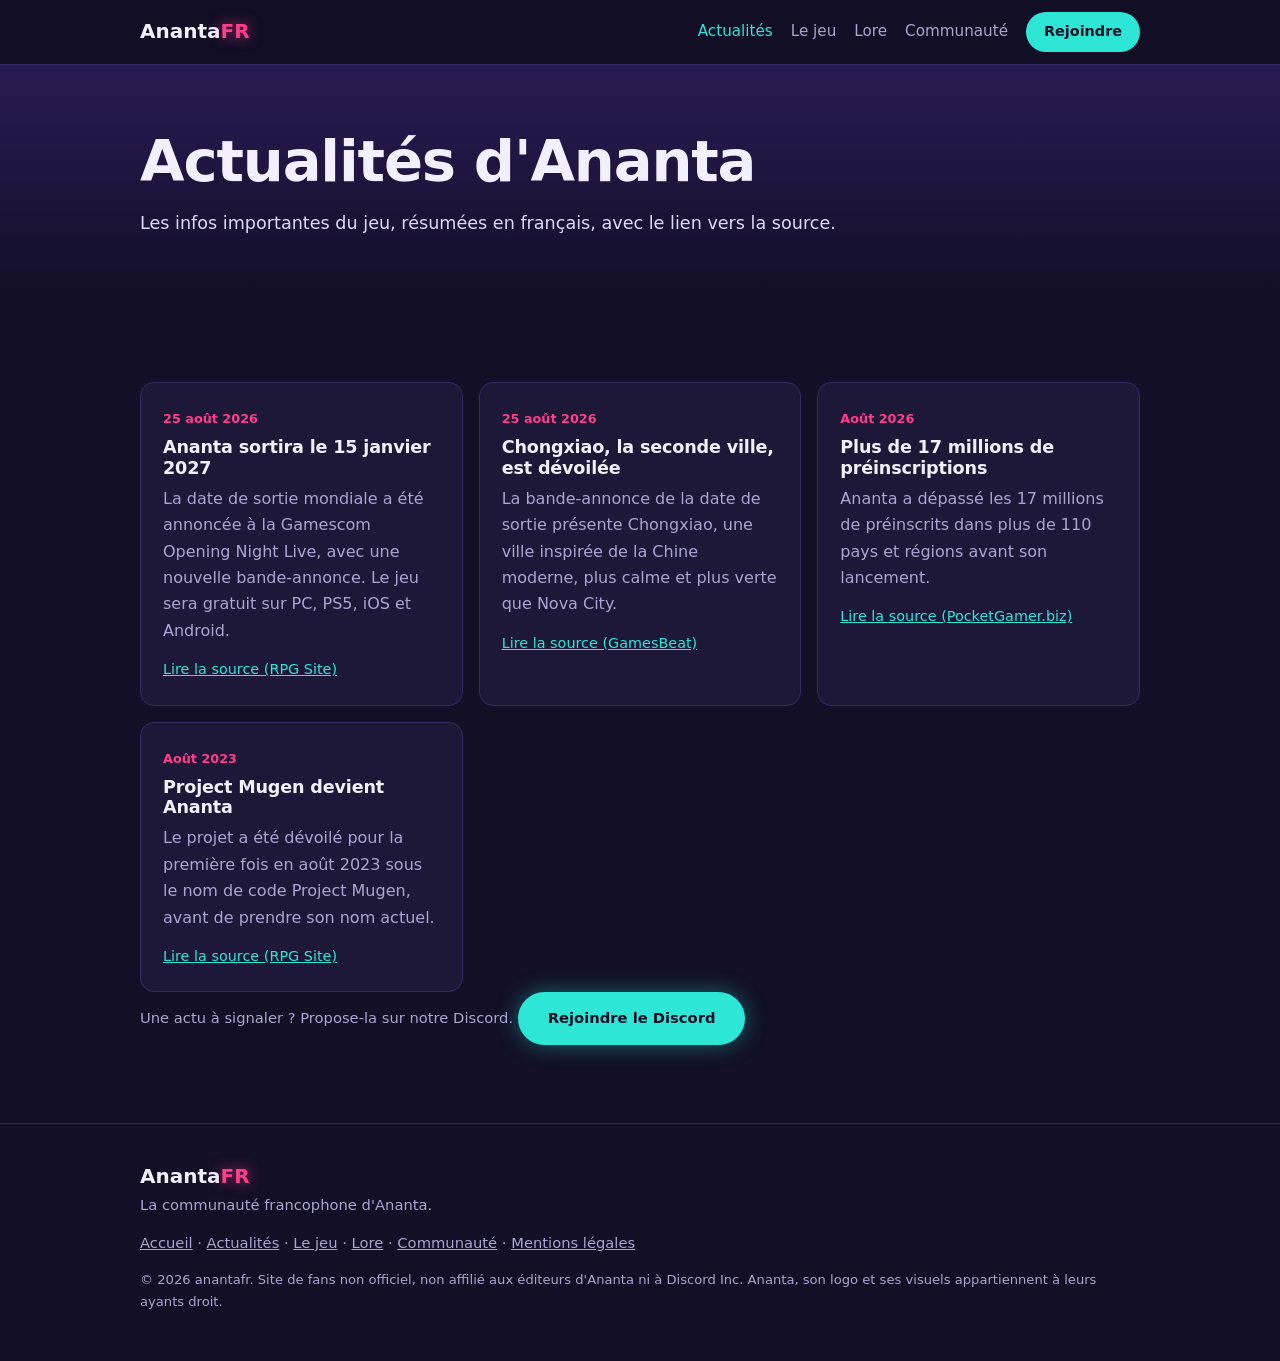
==== actualites.html @ a6b0f0ce "Add files via upload" ====
<!DOCTYPE html>
<html lang="fr">
<head>
<meta charset="utf-8">
<meta name="viewport" content="width=device-width, initial-scale=1">
<title>Actu Ananta : toutes les news du jeu | anantafr</title>
<meta name="description" content="Retrouve les dernières actualités d'Ananta : date de sortie, Chongxiao, préinscriptions et origines du projet, avec les sources.">
<link rel="canonical" href="https://anantafr.github.io/actualites.html">
<meta name="robots" content="index, follow">
<meta name="theme-color" content="#120f26">
<meta property="og:type" content="website">
<meta property="og:title" content="Actu Ananta : toutes les news du jeu | anantafr">
<meta property="og:description" content="Retrouve les dernières actualités d'Ananta : date de sortie, Chongxiao, préinscriptions et origines du projet, avec les sources.">
<meta property="og:url" content="https://anantafr.github.io/actualites.html">
<meta property="og:image" content="https://anantafr.github.io/assets/image-partage.jpg">
<meta property="og:locale" content="fr_FR">
<meta name="twitter:card" content="summary_large_image">
<link rel="icon" href="assets/image-partage.jpg" type="image/jpeg">
<link rel="stylesheet" href="style.css">
</head>
<body>
<a class="evitement" href="#contenu">Aller au contenu</a>
<header class="entete">
 <div class="conteneur entete-ligne">
  <a class="logo" href="index.html">Ananta<span>FR</span></a>
  <button class="burger" aria-label="Ouvrir le menu" aria-expanded="false" aria-controls="menu">Menu</button>
  <nav id="menu" aria-label="Navigation principale"><a href="actualites.html" aria-current="page">Actualités</a><a href="le-jeu.html">Le jeu</a><a href="lore.html">Lore</a><a href="communaute.html">Communauté</a><a class="bouton bouton-petit" href="https://discord.gg/QbMDtARXmU" target="_blank" rel="noopener">Rejoindre</a></nav>
 </div>
</header>
<main id="contenu">
<section class="entete-page"><div class="conteneur"><h1>Actualités d'Ananta</h1><p class="intro">Les infos importantes du jeu, résumées en français, avec le lien vers la source.</p></div></section>
<section class="bande"><div class="conteneur"><div class="grille"><article class="carte actu"><time datetime="2026-08-25">25 août 2026</time><h3>Ananta sortira le 15 janvier 2027</h3><p>La date de sortie mondiale a été annoncée à la Gamescom Opening Night Live, avec une nouvelle bande-annonce. Le jeu sera gratuit sur PC, PS5, iOS et Android.</p><a href="https://www.rpgsite.net/news/21186-ananta-launches-on-january-15-2027-for-ps5-pc-mobile" target="_blank" rel="noopener">Lire la source (RPG Site)</a></article><article class="carte actu"><time datetime="2026-08-25">25 août 2026</time><h3>Chongxiao, la seconde ville, est dévoilée</h3><p>La bande-annonce de la date de sortie présente Chongxiao, une ville inspirée de la Chine moderne, plus calme et plus verte que Nova City.</p><a href="https://gamesbeat.com/ananta-launches-in-2027-with-china-inspired-open-world-modern-city-chongxiao/" target="_blank" rel="noopener">Lire la source (GamesBeat)</a></article><article class="carte actu"><time datetime="2026-08">Août 2026</time><h3>Plus de 17 millions de préinscriptions</h3><p>Ananta a dépassé les 17 millions de préinscrits dans plus de 110 pays et régions avant son lancement.</p><a href="https://www.pocketgamer.biz/ananta-sets-january-2027-launch-date-as-pre-registration-passes-17m/" target="_blank" rel="noopener">Lire la source (PocketGamer.biz)</a></article><article class="carte actu"><time datetime="2023-08">Août 2023</time><h3>Project Mugen devient Ananta</h3><p>Le projet a été dévoilé pour la première fois en août 2023 sous le nom de code Project Mugen, avant de prendre son nom actuel.</p><a href="https://www.rpgsite.net/news/21186-ananta-launches-on-january-15-2027-for-ps5-pc-mobile" target="_blank" rel="noopener">Lire la source (RPG Site)</a></article></div>
<!-- Pour ajouter une actu : copie une carte <article class="carte actu"> ci-dessus et change la date, le titre, le texte et le lien. -->
<p class="note">Une actu à signaler ? Propose-la sur notre Discord. <a class="bouton " href="https://discord.gg/QbMDtARXmU" target="_blank" rel="noopener" target="_blank" rel="noopener">Rejoindre le Discord</a></p></div></section>
</main>
<footer class="pied">
 <div class="conteneur pied-grille">
  <div><strong class="logo">Ananta<span>FR</span></strong><p>La communauté francophone d'Ananta.</p></div>
  <div><a href="index.html">Accueil</a> · <a href="actualites.html">Actualités</a> · <a href="le-jeu.html">Le jeu</a> · <a href="lore.html">Lore</a> · <a href="communaute.html">Communauté</a> · <a href="mentions-legales.html">Mentions légales</a></div>
  <p class="petit">© 2026 anantafr. Site de fans non officiel, non affilié aux éditeurs d'Ananta ni à Discord Inc. Ananta, son logo et ses visuels appartiennent à leurs ayants droit.</p>
 </div>
</footer>
<script src="script.js" defer></script>
</body>
</html>
---- style.css ----
:root{--nuit:#120f26;--surface:#1d1838;--surface2:#271f4a;--texte:#f2f0ff;--discret:#a9a5d0;--cyan:#2ee6d6;--rose:#ff3d8b;--trait:#352c63}
*{box-sizing:border-box}html{scroll-behavior:smooth}
body{margin:0;background:var(--nuit);color:var(--texte);font-family:"Segoe UI",system-ui,-apple-system,Helvetica,Arial,sans-serif;line-height:1.65}
.conteneur{max-width:1040px;margin:0 auto;padding:0 20px}
a{color:var(--cyan)}a:focus-visible,summary:focus-visible,button:focus-visible{outline:3px solid var(--cyan);outline-offset:3px}
img,video{max-width:100%;height:auto}
.evitement{position:absolute;left:-999px;top:8px;background:var(--cyan);color:var(--nuit);padding:8px 14px;border-radius:6px;z-index:20}.evitement:focus{left:8px}
h1,h2,h3{line-height:1.15;letter-spacing:-.01em;margin:0 0 14px}
h1{font-size:clamp(2.1rem,6vw,3.6rem);letter-spacing:-.02em}h2{font-size:clamp(1.5rem,4vw,2.1rem)}h3{font-size:1.1rem;color:var(--cyan)}
h1 em{font-style:normal;color:var(--rose);text-shadow:0 0 22px rgba(255,61,139,.7)}
p{max-width:68ch;margin:0 0 14px}.intro{color:#ddd9ff;font-size:1.1rem}.note{color:var(--discret);font-size:.92rem}
/* En-tête */
.entete{position:sticky;top:0;z-index:10;background:rgba(18,15,38,.92);backdrop-filter:blur(8px);border-bottom:1px solid var(--trait)}
.entete-ligne{display:flex;justify-content:space-between;align-items:center;gap:12px;padding-top:12px;padding-bottom:12px}
.logo{font-weight:800;font-size:1.25rem;text-decoration:none;color:var(--texte)}.logo span{color:var(--rose);text-shadow:0 0 14px rgba(255,61,139,.7)}
nav{display:flex;align-items:center;gap:18px}nav a{text-decoration:none;color:var(--discret);font-size:.95rem}nav a:hover,nav a[aria-current]{color:var(--cyan)}
.burger{display:none;background:var(--surface);color:var(--texte);border:1px solid var(--trait);border-radius:8px;padding:8px 14px;font:inherit;cursor:pointer}
/* Boutons */
.bouton{display:inline-block;background:var(--cyan);color:var(--nuit)!important;font-weight:800;text-decoration:none;padding:14px 30px;border-radius:999px;box-shadow:0 0 22px rgba(46,230,214,.4);transition:box-shadow .15s,transform .15s}
.bouton:hover{box-shadow:0 0 34px rgba(46,230,214,.75);transform:translateY(-1px)}
.bouton-petit{padding:8px 18px;font-size:.9rem;box-shadow:none}
.bouton-contour{background:transparent;color:var(--texte)!important;border:2px solid var(--cyan);box-shadow:none}
.boutons{display:flex;gap:12px;flex-wrap:wrap}
/* Hero */
.hero{min-height:620px;display:flex;align-items:center;padding:90px 0;background:linear-gradient(90deg,rgba(18,15,38,.94) 0%,rgba(18,15,38,.72) 50%,rgba(18,15,38,.2) 100%),url("assets/hero.jpg") center 30%/cover no-repeat,var(--nuit)}
.hero-texte{width:100%}.hero h1{max-width:16ch}.surtitre{color:var(--cyan);font-weight:700;letter-spacing:.08em;text-transform:uppercase;font-size:.8rem;margin-bottom:12px}
.accroche{font-size:1.15rem;color:#ddd9ff;max-width:52ch;margin-bottom:26px}
.decompte{margin-top:34px;display:inline-block;background:rgba(29,24,56,.82);border:1px solid var(--trait);border-radius:16px;padding:16px 22px;backdrop-filter:blur(6px)}
.decompte-titre{margin:0 0 10px;font-size:.85rem;color:var(--discret)}
.decompte-cases{display:flex;gap:18px}.decompte-cases div{text-align:center;min-width:54px}
.decompte-cases b{display:block;font-size:2rem;line-height:1;color:var(--cyan);text-shadow:0 0 16px rgba(46,230,214,.5)}.decompte-cases span{font-size:.75rem;color:var(--discret)}
/* Chiffres */
.chiffres{background:var(--surface);border-block:1px solid var(--trait)}
.chiffres-grille{display:grid;grid-template-columns:repeat(auto-fit,minmax(150px,1fr));gap:12px;padding-top:22px;padding-bottom:22px;text-align:center}
.chiffres b{display:block;font-size:1.4rem;color:var(--rose)}.chiffres span{font-size:.85rem;color:var(--discret)}
/* Sections */
.bande{padding:64px 0}.bande-claire{background:var(--surface)}
.tete{display:flex;justify-content:space-between;align-items:baseline;gap:12px}
.grille{display:grid;grid-template-columns:repeat(auto-fit,minmax(240px,1fr));gap:16px;margin-top:22px}
.carte{background:var(--surface);border:1px solid var(--trait);border-radius:14px;padding:22px}
.bande-claire .carte{background:var(--nuit)}.carte p{margin:0;color:var(--discret)}
.actu time{font-size:.8rem;color:var(--rose);font-weight:700}.actu h3{margin:6px 0 8px;color:var(--texte)}.actu p{margin-bottom:12px}.actu a{font-size:.9rem}
/* Bento */
.bento{display:grid;grid-template-columns:repeat(4,1fr);gap:16px;margin-top:24px}
.tuile{display:block;text-decoration:none;color:var(--texte);background:linear-gradient(145deg,var(--surface2),var(--nuit));border:1px solid var(--trait);border-radius:16px;padding:24px;min-height:150px;transition:transform .15s,border-color .15s}
.tuile:hover{transform:translateY(-3px);border-color:var(--cyan)}
.tuile span{font-size:.75rem;text-transform:uppercase;letter-spacing:.08em;color:var(--cyan)}.tuile h3{color:var(--texte);margin:6px 0}.tuile p{margin:0;color:var(--discret);font-size:.95rem}
.t-grande{grid-column:span 2;min-height:210px}.t-rose{background:linear-gradient(145deg,#4a1f63,var(--nuit))}.t-rose span{color:var(--rose)}
/* Vidéo, fiche */
.video{margin:22px 0 0}.video video{width:100%;border-radius:16px;border:1px solid var(--trait);background:#000}.video figcaption{font-size:.85rem;color:var(--discret);margin-top:8px}
.fiche{display:grid;grid-template-columns:repeat(auto-fit,minmax(200px,1fr));gap:12px;margin-top:18px}
.fiche div{background:var(--surface);border:1px solid var(--trait);border-radius:12px;padding:14px 18px}.fiche span{display:block;font-size:.78rem;color:var(--discret)}
/* Pages internes */
.entete-page{padding:64px 0 44px;background:linear-gradient(180deg,#2a1a55,var(--nuit))}.entete-page h1{max-width:20ch}
.logo-jeu{display:block;margin-bottom:18px;filter:drop-shadow(0 0 16px rgba(255,255,255,.25))}
.regles{max-width:68ch;padding-left:22px}.regles li{margin-bottom:12px}
details{border-bottom:1px solid var(--trait);padding:16px 0;max-width:760px}
summary{cursor:pointer;font-weight:700;list-style:none;position:relative;padding-right:28px}summary::-webkit-details-marker{display:none}
summary::after{content:"+";position:absolute;right:0;color:var(--cyan);font-size:1.3rem;line-height:1}details[open] summary::after{content:"\2212"}
details p{margin:12px 0 0;color:var(--discret)}
.final{text-align:center;padding:72px 0;background:linear-gradient(180deg,var(--nuit),#2a1a55)}.final p{margin-inline:auto;color:#ddd9ff}
.legal h2{font-size:1.25rem;margin-top:34px;color:var(--cyan)}.legal ul{padding-left:22px}
.a-remplir{background:var(--surface2);border:1px dashed var(--rose);border-radius:8px;padding:2px 8px}
.pied{padding:36px 0 48px;border-top:1px solid var(--trait);color:var(--discret);font-size:.92rem}.pied-grille{display:grid;gap:14px}.pied p{margin:0;max-width:none}.pied a{color:var(--discret)}.petit{font-size:.82rem}
/* Mobile */
@media (max-width:800px){
 .burger{display:block}nav{display:none;position:absolute;left:0;right:0;top:100%;flex-direction:column;align-items:flex-start;background:var(--nuit);border-bottom:1px solid var(--trait);padding:16px 20px;gap:14px}nav.ouvert{display:flex}
 .bento{grid-template-columns:1fr 1fr}.t-grande{grid-column:span 2}
 .hero{min-height:0;padding:60px 0;background:linear-gradient(180deg,rgba(18,15,38,.78),rgba(18,15,38,.92)),url("assets/hero.jpg") center/cover no-repeat,var(--nuit)}
 .decompte-cases{gap:12px}
}
@media (max-width:480px){.bento{grid-template-columns:1fr}.t-grande{grid-column:auto}}
@media (prefers-reduced-motion:reduce){html{scroll-behavior:auto}.bouton,.tuile{transition:none}}
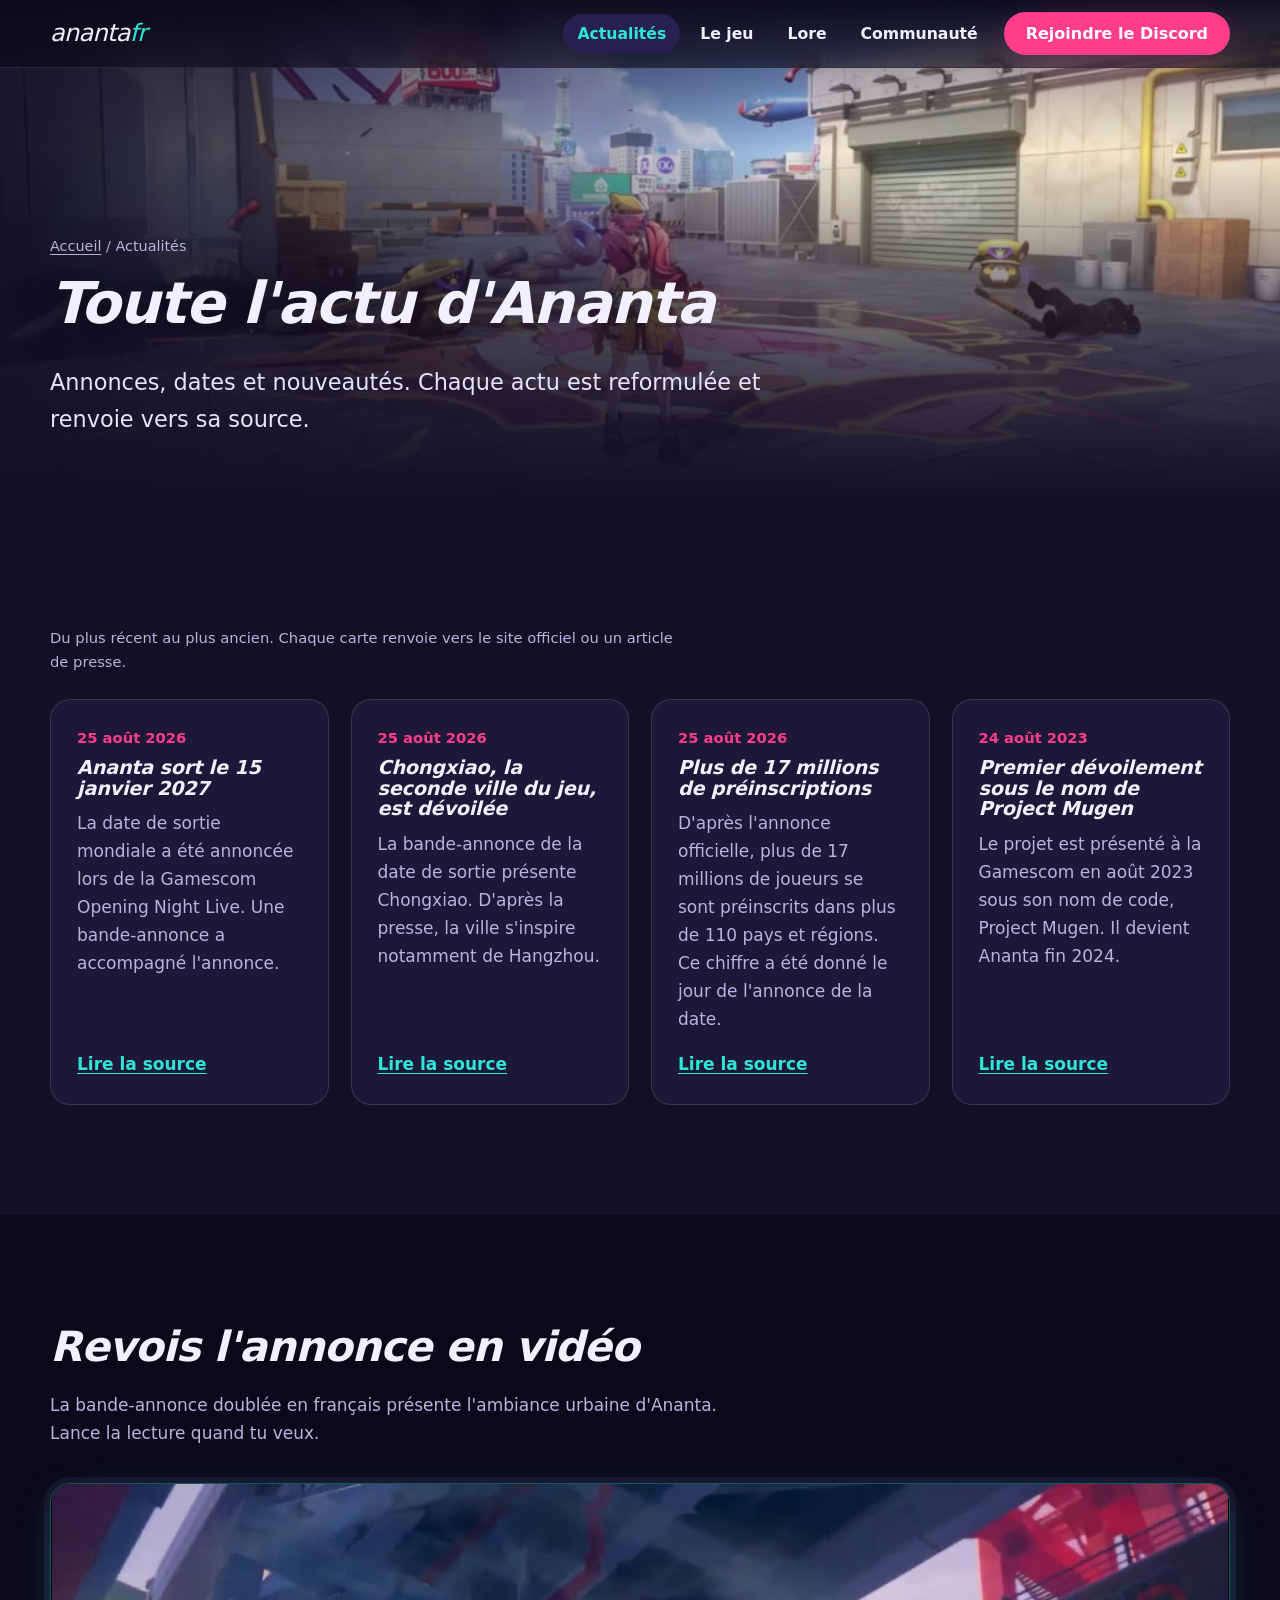
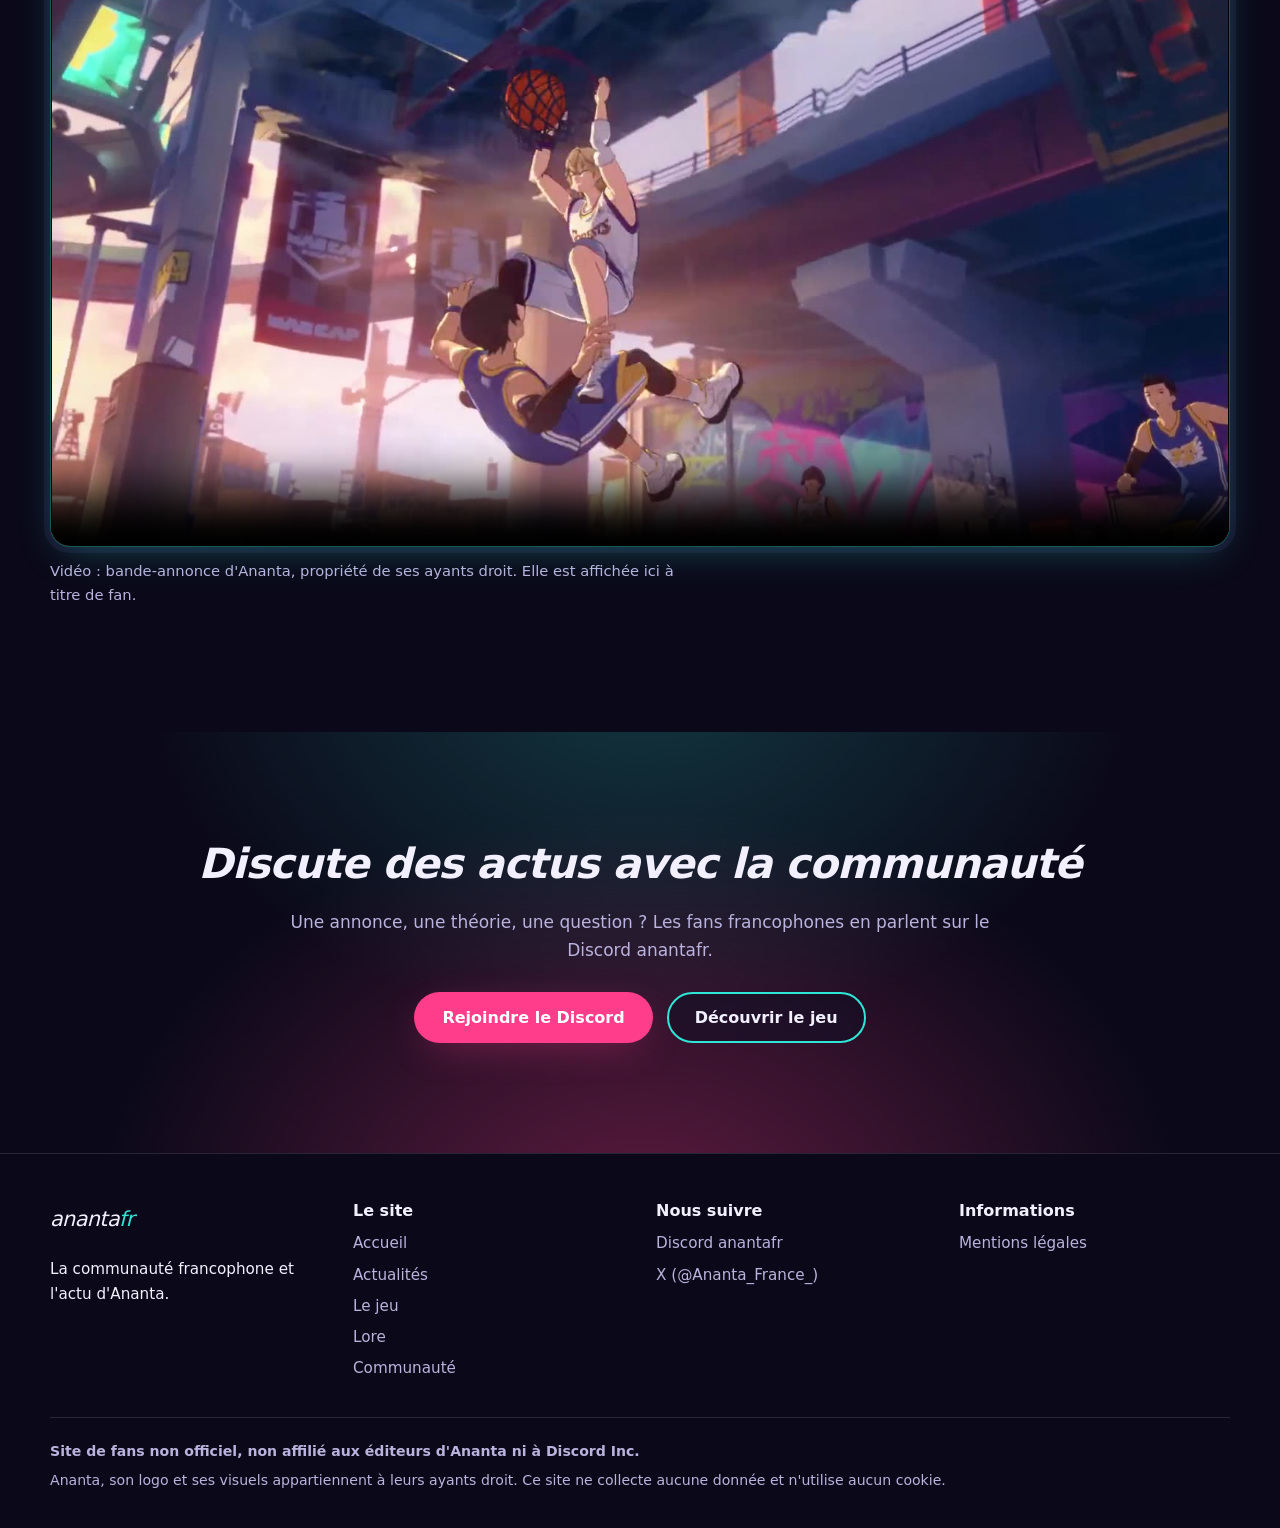
==== commit c244e27c: "Add files via upload" ====
--- a/actualites.html
+++ b/actualites.html
@@ -1,45 +1,161 @@
 <!DOCTYPE html>
-<html lang="fr">
+<html lang="fr" class="no-js">
 <head>
 <meta charset="utf-8">
 <meta name="viewport" content="width=device-width, initial-scale=1">
-<title>Actu Ananta : toutes les news du jeu | anantafr</title>
-<meta name="description" content="Retrouve les dernières actualités d'Ananta : date de sortie, Chongxiao, préinscriptions et origines du projet, avec les sources.">
-<link rel="canonical" href="https://anantafr.github.io/actualites.html">
-<meta name="robots" content="index, follow">
+<title>Actu Ananta : date de sortie, villes et annonces | anantafr</title>
+<meta name="description" content="Toute l&#x27;actu d&#x27;Ananta en français : date de sortie du 15 janvier 2027, Chongxiao, 17 millions de préinscriptions et origines du projet Project Mugen.">
 <meta name="theme-color" content="#120f26">
+<link rel="canonical" href="https://anantafr.fr/actualites.html">
+<link rel="icon" href="assets/img/favicon.svg" type="image/svg+xml">
 <meta property="og:type" content="website">
-<meta property="og:title" content="Actu Ananta : toutes les news du jeu | anantafr">
-<meta property="og:description" content="Retrouve les dernières actualités d'Ananta : date de sortie, Chongxiao, préinscriptions et origines du projet, avec les sources.">
-<meta property="og:url" content="https://anantafr.github.io/actualites.html">
-<meta property="og:image" content="https://anantafr.github.io/assets/image-partage.jpg">
 <meta property="og:locale" content="fr_FR">
+<meta property="og:site_name" content="anantafr">
+<meta property="og:title" content="Actu Ananta : date de sortie, villes et annonces | anantafr">
+<meta property="og:description" content="Toute l&#x27;actu d&#x27;Ananta en français : date de sortie du 15 janvier 2027, Chongxiao, 17 millions de préinscriptions et origines du projet Project Mugen.">
+<meta property="og:url" content="https://anantafr.fr/actualites.html">
+<meta property="og:image" content="https://anantafr.fr/assets/img/image-partage.jpg">
+<meta property="og:image:alt" content="Visuel de la communauté Discord francophone anantafr, avec le drapeau français">
 <meta name="twitter:card" content="summary_large_image">
-<link rel="icon" href="assets/image-partage.jpg" type="image/jpeg">
+<meta name="twitter:site" content="@Ananta_France_">
+<meta name="twitter:title" content="Actu Ananta : date de sortie, villes et annonces | anantafr">
+<meta name="twitter:description" content="Toute l&#x27;actu d&#x27;Ananta en français : date de sortie du 15 janvier 2027, Chongxiao, 17 millions de préinscriptions et origines du projet Project Mugen.">
+<meta name="twitter:image" content="https://anantafr.fr/assets/img/image-partage.jpg">
 <link rel="stylesheet" href="style.css">
+<script src="script.js" defer></script>
+<script type="application/ld+json">
+{
+  "@context": "https://schema.org",
+  "@type": "WebSite",
+  "name": "anantafr",
+  "alternateName": "AnantaFR",
+  "url": "https://anantafr.fr/",
+  "inLanguage": "fr-FR",
+  "sameAs": [
+    "https://x.com/Ananta_France_"
+  ],
+  "description": "Communauté Discord francophone et site de fans non officiel dédié au jeu Ananta."
+}
+</script>
 </head>
 <body>
-<a class="evitement" href="#contenu">Aller au contenu</a>
+<a class="lien-evitement" href="#contenu">Aller au contenu</a>
 <header class="entete">
- <div class="conteneur entete-ligne">
-  <a class="logo" href="index.html">Ananta<span>FR</span></a>
-  <button class="burger" aria-label="Ouvrir le menu" aria-expanded="false" aria-controls="menu">Menu</button>
-  <nav id="menu" aria-label="Navigation principale"><a href="actualites.html" aria-current="page">Actualités</a><a href="le-jeu.html">Le jeu</a><a href="lore.html">Lore</a><a href="communaute.html">Communauté</a><a class="bouton bouton-petit" href="https://discord.gg/QbMDtARXmU" target="_blank" rel="noopener">Rejoindre</a></nav>
- </div>
+  <div class="conteneur">
+    <a class="logo" href="index.html" aria-label="anantafr, accueil">ananta<span>fr</span></a>
+    <button class="burger" type="button" aria-expanded="false" aria-controls="menu" aria-label="Ouvrir le menu"><span></span></button>
+    <nav aria-label="Navigation principale">
+      <ul class="menu" id="menu">
+        <li><a href="actualites.html" aria-current="page">Actualités</a></li><li><a href="le-jeu.html">Le jeu</a></li><li><a href="lore.html">Lore</a></li><li><a href="communaute.html">Communauté</a></li>
+        <li><a class="btn btn-primaire" href="https://discord.gg/QbMDtARXmU" target="_blank" rel="noopener">Rejoindre le Discord</a></li>
+      </ul>
+    </nav>
+  </div>
 </header>
 <main id="contenu">
-<section class="entete-page"><div class="conteneur"><h1>Actualités d'Ananta</h1><p class="intro">Les infos importantes du jeu, résumées en français, avec le lien vers la source.</p></div></section>
-<section class="bande"><div class="conteneur"><div class="grille"><article class="carte actu"><time datetime="2026-08-25">25 août 2026</time><h3>Ananta sortira le 15 janvier 2027</h3><p>La date de sortie mondiale a été annoncée à la Gamescom Opening Night Live, avec une nouvelle bande-annonce. Le jeu sera gratuit sur PC, PS5, iOS et Android.</p><a href="https://www.rpgsite.net/news/21186-ananta-launches-on-january-15-2027-for-ps5-pc-mobile" target="_blank" rel="noopener">Lire la source (RPG Site)</a></article><article class="carte actu"><time datetime="2026-08-25">25 août 2026</time><h3>Chongxiao, la seconde ville, est dévoilée</h3><p>La bande-annonce de la date de sortie présente Chongxiao, une ville inspirée de la Chine moderne, plus calme et plus verte que Nova City.</p><a href="https://gamesbeat.com/ananta-launches-in-2027-with-china-inspired-open-world-modern-city-chongxiao/" target="_blank" rel="noopener">Lire la source (GamesBeat)</a></article><article class="carte actu"><time datetime="2026-08">Août 2026</time><h3>Plus de 17 millions de préinscriptions</h3><p>Ananta a dépassé les 17 millions de préinscrits dans plus de 110 pays et régions avant son lancement.</p><a href="https://www.pocketgamer.biz/ananta-sets-january-2027-launch-date-as-pre-registration-passes-17m/" target="_blank" rel="noopener">Lire la source (PocketGamer.biz)</a></article><article class="carte actu"><time datetime="2023-08">Août 2023</time><h3>Project Mugen devient Ananta</h3><p>Le projet a été dévoilé pour la première fois en août 2023 sous le nom de code Project Mugen, avant de prendre son nom actuel.</p><a href="https://www.rpgsite.net/news/21186-ananta-launches-on-january-15-2027-for-ps5-pc-mobile" target="_blank" rel="noopener">Lire la source (RPG Site)</a></article></div>
-<!-- Pour ajouter une actu : copie une carte <article class="carte actu"> ci-dessus et change la date, le titre, le texte et le lien. -->
-<p class="note">Une actu à signaler ? Propose-la sur notre Discord. <a class="bouton " href="https://discord.gg/QbMDtARXmU" target="_blank" rel="noopener" target="_blank" rel="noopener">Rejoindre le Discord</a></p></div></section>
+<section class="hero hero-petit">
+  <div class="hero-media"><img src="assets/img/scene-neon.jpg" alt="Capture de la bande-annonce d&#x27;Ananta : une scène nocturne aux lumières néon" fetchpriority="high"></div>
+  <div class="conteneur hero-contenu">
+    <p class="fil-ariane"><a href="index.html">Accueil</a> / Actualités</p>
+    <h1>Toute l'actu d'Ananta</h1>
+    <p class="accroche">Annonces, dates et nouveautés. Chaque actu est reformulée et renvoie vers sa source.</p>
+  </div>
+</section>
+
+<section class="section">
+  <div class="conteneur">
+    <p class="legende" style="margin-bottom:24px">Du plus récent au plus ancien. Chaque carte renvoie vers le site officiel ou un article de presse.</p>
+    <!-- PERSONNALISER : pour ajouter une actu, copie une balise <article class="carte"> complète, colle-la EN PREMIER dans la liste, puis modifie la date, le titre, le résumé et le lien. -->
+    <div class="grille-3">
+      <article class="carte">
+        <time datetime="2026-08-25">25 août 2026</time>
+        <h3>Ananta sort le 15 janvier 2027</h3>
+        <p>La date de sortie mondiale a été annoncée lors de la Gamescom Opening Night Live. Une bande-annonce a accompagné l'annonce.</p>
+        <a class="lien-source" href="https://www.anantagame.com/" target="_blank" rel="noopener" aria-label="Lire la source : Ananta sort le 15 janvier 2027">Lire la source</a>
+      </article>
+      <article class="carte">
+        <time datetime="2026-08-25">25 août 2026</time>
+        <h3>Chongxiao, la seconde ville du jeu, est dévoilée</h3>
+        <p>La bande-annonce de la date de sortie présente Chongxiao. D'après la presse, la ville s'inspire notamment de Hangzhou.</p>
+        <a class="lien-source" href="https://gameinformer.com/gamescom-2026/2026/08/25/urban-open-world-action-game-ananta-has-a-new-trailer-and-release-date" target="_blank" rel="noopener" aria-label="Lire la source : Chongxiao, la seconde ville du jeu, est dévoilée">Lire la source</a>
+      </article>
+      <article class="carte">
+        <time datetime="2026-08-25">25 août 2026</time>
+        <h3>Plus de 17 millions de préinscriptions</h3>
+        <p>D'après l'annonce officielle, plus de 17 millions de joueurs se sont préinscrits dans plus de 110 pays et régions. Ce chiffre a été donné le jour de l'annonce de la date.</p>
+        <a class="lien-source" href="https://gamesbeat.com/ananta-launches-in-2027-with-china-inspired-open-world-modern-city-chongxiao/" target="_blank" rel="noopener" aria-label="Lire la source : Plus de 17 millions de préinscriptions">Lire la source</a>
+      </article>
+      <article class="carte">
+        <time datetime="2023-08-24">24 août 2023</time>
+        <h3>Premier dévoilement sous le nom de Project Mugen</h3>
+        <p>Le projet est présenté à la Gamescom en août 2023 sous son nom de code, Project Mugen. Il devient Ananta fin 2024.</p>
+        <a class="lien-source" href="https://en.wikipedia.org/wiki/Ananta_(video_game)" target="_blank" rel="noopener" aria-label="Lire la source : Premier dévoilement sous le nom de Project Mugen">Lire la source</a>
+      </article>
+    </div>
+  </div>
+</section>
+<section class="section fond-profond" id="bande-annonce">
+  <div class="conteneur">
+    <div class="section-titre">
+      <h2>Revois l'annonce en vidéo</h2>
+      <p>La bande-annonce doublée en français présente l'ambiance urbaine d'Ananta. Lance la lecture quand tu veux.</p>
+    </div>
+    <div class="cadre-video">
+      <video controls preload="none" playsinline poster="assets/video/poster.jpg" title="Bande-annonce d'Ananta doublée en français">
+        <source src="assets/video/bande-annonce-fr.mp4" type="video/mp4">
+        <p>Ton navigateur ne lit pas cette vidéo. <a href="assets/video/bande-annonce-fr.mp4">Télécharge la bande-annonce</a>.</p>
+      </video>
+    </div>
+    <p class="legende">Vidéo : bande-annonce d'Ananta, propriété de ses ayants droit. Elle est affichée ici à titre de fan.</p>
+  </div>
+</section>
+
+<section class="section cta-final">
+  <div class="conteneur">
+    <h2>Discute des actus avec la communauté</h2>
+    <p>Une annonce, une théorie, une question ? Les fans francophones en parlent sur le Discord anantafr.</p>
+    <div class="btn-groupe">
+      <a class="btn btn-primaire" href="https://discord.gg/QbMDtARXmU" target="_blank" rel="noopener">Rejoindre le Discord</a>
+      <a class="btn btn-secondaire" href="le-jeu.html">Découvrir le jeu</a>
+    </div>
+  </div>
+</section>
 </main>
 <footer class="pied">
- <div class="conteneur pied-grille">
-  <div><strong class="logo">Ananta<span>FR</span></strong><p>La communauté francophone d'Ananta.</p></div>
-  <div><a href="index.html">Accueil</a> · <a href="actualites.html">Actualités</a> · <a href="le-jeu.html">Le jeu</a> · <a href="lore.html">Lore</a> · <a href="communaute.html">Communauté</a> · <a href="mentions-legales.html">Mentions légales</a></div>
-  <p class="petit">© 2026 anantafr. Site de fans non officiel, non affilié aux éditeurs d'Ananta ni à Discord Inc. Ananta, son logo et ses visuels appartiennent à leurs ayants droit.</p>
- </div>
+  <div class="conteneur">
+    <div class="pied-grille">
+      <div>
+        <p class="logo" style="font-size:1.3rem">ananta<span>fr</span></p>
+        <p>La communauté francophone et l'actu d'Ananta.</p>
+      </div>
+      <nav aria-label="Pages du site">
+        <h2>Le site</h2>
+        <ul>
+          <li><a href="index.html">Accueil</a></li>
+          <li><a href="actualites.html">Actualités</a></li>
+          <li><a href="le-jeu.html">Le jeu</a></li>
+          <li><a href="lore.html">Lore</a></li>
+          <li><a href="communaute.html">Communauté</a></li>
+        </ul>
+      </nav>
+      <div>
+        <h2>Nous suivre</h2>
+        <ul>
+          <li><a href="https://discord.gg/QbMDtARXmU" target="_blank" rel="noopener">Discord anantafr</a></li>
+          <li><a href="https://x.com/Ananta_France_" target="_blank" rel="noopener me">X (@Ananta_France_)</a></li>
+          <!-- PERSONNALISER : pour ajouter un autre réseau, copie la ligne ci-dessus et change le lien. -->
+        </ul>
+      </div>
+      <div>
+        <h2>Informations</h2>
+        <ul><li><a href="mentions-legales.html">Mentions légales</a></li></ul>
+      </div>
+    </div>
+    <div class="mention">
+      <p><strong>Site de fans non officiel, non affilié aux éditeurs d'Ananta ni à Discord Inc.</strong></p>
+      <p>Ananta, son logo et ses visuels appartiennent à leurs ayants droit. Ce site ne collecte aucune donnée et n'utilise aucun cookie.</p>
+    </div>
+  </div>
 </footer>
-<script src="script.js" defer></script>
 </body>
 </html>
--- a/style.css
+++ b/style.css
@@ -1,73 +1,240 @@
-:root{--nuit:#120f26;--surface:#1d1838;--surface2:#271f4a;--texte:#f2f0ff;--discret:#a9a5d0;--cyan:#2ee6d6;--rose:#ff3d8b;--trait:#352c63}
-*{box-sizing:border-box}html{scroll-behavior:smooth}
-body{margin:0;background:var(--nuit);color:var(--texte);font-family:"Segoe UI",system-ui,-apple-system,Helvetica,Arial,sans-serif;line-height:1.65}
-.conteneur{max-width:1040px;margin:0 auto;padding:0 20px}
-a{color:var(--cyan)}a:focus-visible,summary:focus-visible,button:focus-visible{outline:3px solid var(--cyan);outline-offset:3px}
-img,video{max-width:100%;height:auto}
-.evitement{position:absolute;left:-999px;top:8px;background:var(--cyan);color:var(--nuit);padding:8px 14px;border-radius:6px;z-index:20}.evitement:focus{left:8px}
-h1,h2,h3{line-height:1.15;letter-spacing:-.01em;margin:0 0 14px}
-h1{font-size:clamp(2.1rem,6vw,3.6rem);letter-spacing:-.02em}h2{font-size:clamp(1.5rem,4vw,2.1rem)}h3{font-size:1.1rem;color:var(--cyan)}
-h1 em{font-style:normal;color:var(--rose);text-shadow:0 0 22px rgba(255,61,139,.7)}
-p{max-width:68ch;margin:0 0 14px}.intro{color:#ddd9ff;font-size:1.1rem}.note{color:var(--discret);font-size:.92rem}
-/* En-tête */
-.entete{position:sticky;top:0;z-index:10;background:rgba(18,15,38,.92);backdrop-filter:blur(8px);border-bottom:1px solid var(--trait)}
-.entete-ligne{display:flex;justify-content:space-between;align-items:center;gap:12px;padding-top:12px;padding-bottom:12px}
-.logo{font-weight:800;font-size:1.25rem;text-decoration:none;color:var(--texte)}.logo span{color:var(--rose);text-shadow:0 0 14px rgba(255,61,139,.7)}
-nav{display:flex;align-items:center;gap:18px}nav a{text-decoration:none;color:var(--discret);font-size:.95rem}nav a:hover,nav a[aria-current]{color:var(--cyan)}
-.burger{display:none;background:var(--surface);color:var(--texte);border:1px solid var(--trait);border-radius:8px;padding:8px 14px;font:inherit;cursor:pointer}
-/* Boutons */
-.bouton{display:inline-block;background:var(--cyan);color:var(--nuit)!important;font-weight:800;text-decoration:none;padding:14px 30px;border-radius:999px;box-shadow:0 0 22px rgba(46,230,214,.4);transition:box-shadow .15s,transform .15s}
-.bouton:hover{box-shadow:0 0 34px rgba(46,230,214,.75);transform:translateY(-1px)}
-.bouton-petit{padding:8px 18px;font-size:.9rem;box-shadow:none}
-.bouton-contour{background:transparent;color:var(--texte)!important;border:2px solid var(--cyan);box-shadow:none}
-.boutons{display:flex;gap:12px;flex-wrap:wrap}
-/* Hero */
-.hero{min-height:620px;display:flex;align-items:center;padding:90px 0;background:linear-gradient(90deg,rgba(18,15,38,.94) 0%,rgba(18,15,38,.72) 50%,rgba(18,15,38,.2) 100%),url("assets/hero.jpg") center 30%/cover no-repeat,var(--nuit)}
-.hero-texte{width:100%}.hero h1{max-width:16ch}.surtitre{color:var(--cyan);font-weight:700;letter-spacing:.08em;text-transform:uppercase;font-size:.8rem;margin-bottom:12px}
-.accroche{font-size:1.15rem;color:#ddd9ff;max-width:52ch;margin-bottom:26px}
-.decompte{margin-top:34px;display:inline-block;background:rgba(29,24,56,.82);border:1px solid var(--trait);border-radius:16px;padding:16px 22px;backdrop-filter:blur(6px)}
-.decompte-titre{margin:0 0 10px;font-size:.85rem;color:var(--discret)}
-.decompte-cases{display:flex;gap:18px}.decompte-cases div{text-align:center;min-width:54px}
-.decompte-cases b{display:block;font-size:2rem;line-height:1;color:var(--cyan);text-shadow:0 0 16px rgba(46,230,214,.5)}.decompte-cases span{font-size:.75rem;color:var(--discret)}
-/* Chiffres */
-.chiffres{background:var(--surface);border-block:1px solid var(--trait)}
-.chiffres-grille{display:grid;grid-template-columns:repeat(auto-fit,minmax(150px,1fr));gap:12px;padding-top:22px;padding-bottom:22px;text-align:center}
-.chiffres b{display:block;font-size:1.4rem;color:var(--rose)}.chiffres span{font-size:.85rem;color:var(--discret)}
-/* Sections */
-.bande{padding:64px 0}.bande-claire{background:var(--surface)}
-.tete{display:flex;justify-content:space-between;align-items:baseline;gap:12px}
-.grille{display:grid;grid-template-columns:repeat(auto-fit,minmax(240px,1fr));gap:16px;margin-top:22px}
-.carte{background:var(--surface);border:1px solid var(--trait);border-radius:14px;padding:22px}
-.bande-claire .carte{background:var(--nuit)}.carte p{margin:0;color:var(--discret)}
-.actu time{font-size:.8rem;color:var(--rose);font-weight:700}.actu h3{margin:6px 0 8px;color:var(--texte)}.actu p{margin-bottom:12px}.actu a{font-size:.9rem}
-/* Bento */
-.bento{display:grid;grid-template-columns:repeat(4,1fr);gap:16px;margin-top:24px}
-.tuile{display:block;text-decoration:none;color:var(--texte);background:linear-gradient(145deg,var(--surface2),var(--nuit));border:1px solid var(--trait);border-radius:16px;padding:24px;min-height:150px;transition:transform .15s,border-color .15s}
-.tuile:hover{transform:translateY(-3px);border-color:var(--cyan)}
-.tuile span{font-size:.75rem;text-transform:uppercase;letter-spacing:.08em;color:var(--cyan)}.tuile h3{color:var(--texte);margin:6px 0}.tuile p{margin:0;color:var(--discret);font-size:.95rem}
-.t-grande{grid-column:span 2;min-height:210px}.t-rose{background:linear-gradient(145deg,#4a1f63,var(--nuit))}.t-rose span{color:var(--rose)}
-/* Vidéo, fiche */
-.video{margin:22px 0 0}.video video{width:100%;border-radius:16px;border:1px solid var(--trait);background:#000}.video figcaption{font-size:.85rem;color:var(--discret);margin-top:8px}
-.fiche{display:grid;grid-template-columns:repeat(auto-fit,minmax(200px,1fr));gap:12px;margin-top:18px}
-.fiche div{background:var(--surface);border:1px solid var(--trait);border-radius:12px;padding:14px 18px}.fiche span{display:block;font-size:.78rem;color:var(--discret)}
-/* Pages internes */
-.entete-page{padding:64px 0 44px;background:linear-gradient(180deg,#2a1a55,var(--nuit))}.entete-page h1{max-width:20ch}
-.logo-jeu{display:block;margin-bottom:18px;filter:drop-shadow(0 0 16px rgba(255,255,255,.25))}
-.regles{max-width:68ch;padding-left:22px}.regles li{margin-bottom:12px}
-details{border-bottom:1px solid var(--trait);padding:16px 0;max-width:760px}
-summary{cursor:pointer;font-weight:700;list-style:none;position:relative;padding-right:28px}summary::-webkit-details-marker{display:none}
-summary::after{content:"+";position:absolute;right:0;color:var(--cyan);font-size:1.3rem;line-height:1}details[open] summary::after{content:"\2212"}
-details p{margin:12px 0 0;color:var(--discret)}
-.final{text-align:center;padding:72px 0;background:linear-gradient(180deg,var(--nuit),#2a1a55)}.final p{margin-inline:auto;color:#ddd9ff}
-.legal h2{font-size:1.25rem;margin-top:34px;color:var(--cyan)}.legal ul{padding-left:22px}
-.a-remplir{background:var(--surface2);border:1px dashed var(--rose);border-radius:8px;padding:2px 8px}
-.pied{padding:36px 0 48px;border-top:1px solid var(--trait);color:var(--discret);font-size:.92rem}.pied-grille{display:grid;gap:14px}.pied p{margin:0;max-width:none}.pied a{color:var(--discret)}.petit{font-size:.82rem}
-/* Mobile */
-@media (max-width:800px){
- .burger{display:block}nav{display:none;position:absolute;left:0;right:0;top:100%;flex-direction:column;align-items:flex-start;background:var(--nuit);border-bottom:1px solid var(--trait);padding:16px 20px;gap:14px}nav.ouvert{display:flex}
- .bento{grid-template-columns:1fr 1fr}.t-grande{grid-column:span 2}
- .hero{min-height:0;padding:60px 0;background:linear-gradient(180deg,rgba(18,15,38,.78),rgba(18,15,38,.92)),url("assets/hero.jpg") center/cover no-repeat,var(--nuit)}
- .decompte-cases{gap:12px}
-}
-@media (max-width:480px){.bento{grid-template-columns:1fr}.t-grande{grid-column:auto}}
-@media (prefers-reduced-motion:reduce){html{scroll-behavior:auto}.bouton,.tuile{transition:none}}
+/* ==========================================================
+   anantafr – feuille de style
+   Direction : ville nocturne néon, anime, mystère.
+   Personnalisation : modifie les variables ci-dessous.
+   ========================================================== */
+:root {
+  --nuit: #120f26;        /* fond principal */
+  --nuit-profond: #0b0919; /* zones sombres, pied de page */
+  --surface: #1d1838;     /* cartes */
+  --surface-2: #272051;   /* survol / éléments relevés */
+  --texte: #f2f0ff;
+  --texte-doux: #b9b3dd;  /* contraste 8:1 sur --nuit */
+  --cyan: #2ee6d6;
+  --rose: #ff3d8b;
+  --ligne: rgba(242, 240, 255, .12);
+  --rayon: 20px;
+  --rayon-s: 12px;
+  --ombre-cyan: 0 10px 40px -12px rgba(46, 230, 214, .35);
+  --ombre-rose: 0 10px 40px -12px rgba(255, 61, 139, .45);
+  --police: "Segoe UI", system-ui, -apple-system, Roboto, "Helvetica Neue", Arial, sans-serif;
+  --police-titre: "Arial Black", "Segoe UI Black", Impact, system-ui, sans-serif;
+  --largeur: 1180px;
+  --haut-entete: 68px;
+}
+
+*, *::before, *::after { box-sizing: border-box; }
+html { scroll-behavior: smooth; scroll-padding-top: calc(var(--haut-entete) + 12px); }
+body {
+  margin: 0; background: var(--nuit); color: var(--texte);
+  font: 400 1.0625rem/1.65 var(--police); -webkit-font-smoothing: antialiased;
+}
+img, video { max-width: 100%; height: auto; display: block; }
+a { color: var(--cyan); text-underline-offset: 3px; }
+a:hover { color: #fff; }
+p { margin: 0 0 1em; max-width: 68ch; }
+h1, h2, h3 { font-family: var(--police-titre); font-style: italic; line-height: 1.08; letter-spacing: -.02em; margin: 0 0 .5em; }
+h1 { font-size: clamp(2.2rem, 6.4vw, 4.6rem); }
+h2 { font-size: clamp(1.7rem, 3.8vw, 2.6rem); }
+h3 { font-size: 1.2rem; letter-spacing: -.01em; }
+ul { padding-left: 1.2em; }
+li { margin-bottom: .4em; }
+
+:focus-visible { outline: 3px solid var(--cyan); outline-offset: 3px; border-radius: 6px; }
+.lien-evitement { position: absolute; left: 12px; top: -60px; background: var(--cyan); color: #06231f; padding: 10px 16px; border-radius: 8px; font-weight: 700; z-index: 200; }
+.lien-evitement:focus { top: 12px; }
+.sr-only { position: absolute; width: 1px; height: 1px; overflow: hidden; clip: rect(0 0 0 0); white-space: nowrap; }
+
+.conteneur { width: min(100% - 40px, var(--largeur)); margin-inline: auto; }
+.section { padding: clamp(56px, 9vw, 110px) 0; }
+.section-titre { max-width: 720px; margin-bottom: 36px; }
+.section-titre p { color: var(--texte-doux); }
+.fond-profond { background: var(--nuit-profond); }
+
+/* ---------- Boutons ---------- */
+.btn {
+  display: inline-flex; align-items: center; justify-content: center; gap: .5em;
+  padding: 14px 26px; border-radius: 999px; font-weight: 800; text-decoration: none; cursor: pointer;
+  border: 2px solid transparent; font-size: 1rem; line-height: 1.2;
+  transition: transform .2s, box-shadow .2s, background .2s, border-color .2s;
+}
+.btn-primaire { background: var(--rose); color: #fff; box-shadow: var(--ombre-rose); }
+.btn-primaire:hover { background: #ff5a9f; color: #fff; transform: translateY(-2px); }
+.btn-secondaire { background: rgba(18, 15, 38, .55); color: var(--texte); border-color: var(--cyan); backdrop-filter: blur(6px); }
+.btn-secondaire:hover { background: var(--cyan); color: #06231f; transform: translateY(-2px); }
+.btn-groupe { display: flex; flex-wrap: wrap; gap: 14px; margin-top: 28px; }
+
+/* ---------- En-tête ---------- */
+.entete {
+  position: fixed; inset: 0 0 auto 0; height: var(--haut-entete); z-index: 100;
+  background: linear-gradient(180deg, rgba(11, 9, 25, .92), rgba(11, 9, 25, .6)); backdrop-filter: blur(12px);
+  border-bottom: 1px solid var(--ligne);
+}
+.entete .conteneur { height: 100%; display: flex; align-items: center; justify-content: space-between; gap: 16px; }
+.logo { font-family: var(--police-titre); font-style: italic; font-size: 1.5rem; color: var(--texte); text-decoration: none; letter-spacing: -.03em; }
+.logo span { color: var(--cyan); }
+.menu { display: flex; align-items: center; gap: 6px; list-style: none; margin: 0; padding: 0; }
+.menu li { margin: 0; }
+.menu a:not(.btn) { color: var(--texte); text-decoration: none; padding: 10px 14px; border-radius: 999px; font-weight: 600; font-size: .98rem; }
+.menu a:not(.btn):hover, .menu a[aria-current="page"] { background: var(--surface-2); color: var(--cyan); }
+.menu .btn { padding: 10px 20px; margin-left: 6px; }
+.burger { display: none; background: none; border: 2px solid var(--ligne); color: var(--texte); width: 46px; height: 46px; border-radius: 12px; cursor: pointer; }
+.burger span, .burger span::before, .burger span::after { display: block; width: 20px; height: 2px; background: currentColor; position: relative; margin: auto; transition: transform .25s; }
+.burger span::before, .burger span::after { content: ""; position: absolute; left: 0; }
+.burger span::before { top: -6px; } .burger span::after { top: 6px; }
+.burger[aria-expanded="true"] span { background: transparent; }
+.burger[aria-expanded="true"] span::before { transform: translateY(6px) rotate(45deg); }
+.burger[aria-expanded="true"] span::after { transform: translateY(-6px) rotate(-45deg); }
+
+@media (max-width: 900px) {
+  .burger { display: block; }
+  .menu {
+    position: fixed; inset: var(--haut-entete) 0 auto 0; flex-direction: column; align-items: stretch; gap: 4px;
+    background: var(--nuit-profond); padding: 18px 20px 26px; border-bottom: 1px solid var(--ligne);
+    transform: translateY(-120%); visibility: hidden; transition: transform .3s, visibility .3s;
+  }
+  .menu.ouvert { transform: none; visibility: visible; }
+  .menu a:not(.btn) { display: block; padding: 14px 16px; }
+  .menu .btn { margin: 10px 0 0; }
+}
+/* Sans JavaScript : le menu reste visible en liste */
+.no-js .burger { display: none; }
+.no-js .menu { position: static; transform: none; visibility: visible; flex-wrap: wrap; background: none; padding: 0; border: 0; flex-direction: row; }
+
+/* ---------- Hero ---------- */
+.hero { position: relative; min-height: 100svh; display: flex; align-items: flex-end; overflow: hidden; isolation: isolate; padding-top: var(--haut-entete); }
+.hero-media, .hero-media video, .hero-media img { position: absolute; inset: 0; width: 100%; height: 100%; object-fit: cover; z-index: -2; }
+.hero::before { /* dégradé de lisibilité */
+  content: ""; position: absolute; inset: 0; z-index: -1;
+  background:
+    linear-gradient(180deg, rgba(18, 15, 38, .55) 0%, rgba(18, 15, 38, 0) 30%, rgba(18, 15, 38, .75) 72%, var(--nuit) 100%),
+    linear-gradient(90deg, rgba(18, 15, 38, .85) 0%, rgba(18, 15, 38, 0) 65%);
+}
+.hero-contenu { padding: 60px 0 56px; }
+.hero h1 { max-width: 16ch; text-shadow: 0 4px 40px rgba(0, 0, 0, .5); }
+.hero h1 .nom { color: var(--cyan); }
+.hero .accroche { font-size: clamp(1.1rem, 2.2vw, 1.4rem); max-width: 52ch; color: #e6e2ff; }
+.hero-petit { min-height: 56svh; }
+.hero-petit .hero-contenu { padding-bottom: 44px; }
+.hero-petit h1 { font-size: clamp(2rem, 5vw, 3.6rem); max-width: 20ch; }
+.fil-ariane { font-size: .9rem; color: var(--texte-doux); margin-bottom: 14px; }
+.fil-ariane a { color: var(--texte-doux); }
+
+/* Décompte */
+.decompte { margin-top: 34px; display: inline-block; padding: 18px 22px; border-radius: var(--rayon); background: rgba(18, 15, 38, .62); border: 1px solid var(--ligne); backdrop-filter: blur(10px); }
+.decompte-titre { margin: 0 0 8px; font-size: .95rem; color: var(--texte-doux); }
+.decompte-grille { display: none; gap: 10px; }
+.js .decompte-grille { display: flex; }
+.js .decompte-secours { display: none; }
+.decompte-case { min-width: 74px; text-align: center; padding: 10px 6px; border-radius: var(--rayon-s); background: var(--surface); border: 1px solid rgba(46, 230, 214, .35); box-shadow: var(--ombre-cyan); }
+.decompte-case b { display: block; font: 900 italic 2rem/1 var(--police-titre); color: var(--cyan); font-variant-numeric: tabular-nums; }
+.decompte-case small { color: var(--texte-doux); font-size: .78rem; }
+.decompte-secours { font-weight: 700; margin: 0; }
+
+/* ---------- Chiffres ---------- */
+.chiffres { background: var(--surface); border-block: 1px solid var(--ligne); }
+.chiffres ul { list-style: none; margin: 0; padding: 0; display: grid; grid-template-columns: repeat(2, 1fr); }
+.chiffres li { margin: 0; padding: 26px 20px; border-left: 1px solid var(--ligne); }
+.chiffres li:nth-child(odd) { border-left: 0; }
+.chiffres b { display: block; font: 900 italic clamp(1.4rem, 3vw, 2rem)/1.1 var(--police-titre); color: var(--texte); }
+.chiffres span { color: var(--texte-doux); font-size: .95rem; }
+@media (min-width: 760px) { .chiffres ul { grid-template-columns: repeat(4, 1fr); } .chiffres li:nth-child(odd) { border-left: 1px solid var(--ligne); } .chiffres li:first-child { border-left: 0; } }
+
+/* ---------- Cartes ---------- */
+.grille-3 { display: grid; gap: 22px; grid-template-columns: repeat(auto-fit, minmax(270px, 1fr)); }
+.carte { background: var(--surface); border: 1px solid var(--ligne); border-radius: var(--rayon); padding: 26px; display: flex; flex-direction: column; transition: transform .25s, box-shadow .25s, border-color .25s; }
+.carte:hover { transform: translateY(-4px); border-color: rgba(46, 230, 214, .5); box-shadow: var(--ombre-cyan); }
+.carte time { color: var(--rose); font-weight: 800; font-size: .92rem; }
+.carte h3 { margin-top: 8px; }
+.carte p { color: var(--texte-doux); flex: 1; }
+.carte .lien-source { font-weight: 700; }
+.a-completer { background: rgba(255, 61, 139, .16); color: #ffb3d1; padding: 1px 8px; border-radius: 6px; font-size: .88em; white-space: nowrap; }
+
+/* ---------- Bento ---------- */
+.bento { display: grid; gap: 16px; grid-template-columns: 1fr; }
+.tuile { position: relative; overflow: hidden; border-radius: var(--rayon); min-height: 230px; padding: 24px; display: flex; flex-direction: column; justify-content: flex-end; text-decoration: none; color: var(--texte); border: 1px solid var(--ligne); isolation: isolate; background: var(--surface); transition: transform .25s, box-shadow .25s; }
+.tuile:hover { transform: translateY(-4px); box-shadow: var(--ombre-rose); color: var(--texte); }
+.tuile img { position: absolute; inset: 0; width: 100%; height: 100%; object-fit: cover; z-index: -2; transition: transform .6s; }
+.tuile:hover img { transform: scale(1.06); }
+.tuile::after { content: ""; position: absolute; inset: 0; z-index: -1; background: linear-gradient(180deg, rgba(18, 15, 38, 0) 20%, rgba(11, 9, 25, .92) 100%); }
+.tuile h3 { margin-bottom: 6px; font-size: 1.45rem; }
+.tuile p { margin: 0; font-size: .98rem; color: #e1ddfa; }
+.tuile-chongxiao { background: linear-gradient(135deg, #1b5a68 0%, #2d3a7a 55%, #3b1f5e 100%); }
+.tuile-anomalies { background: radial-gradient(circle at 80% 20%, rgba(255, 61, 139, .55), transparent 55%), linear-gradient(135deg, #2a1050, #120f26); }
+.tuile-plateformes { background: radial-gradient(circle at 15% 15%, rgba(46, 230, 214, .4), transparent 55%), linear-gradient(135deg, #1d1838, #0b0919); }
+.tuile-chongxiao::after, .tuile-anomalies::after, .tuile-plateformes::after { background: linear-gradient(180deg, rgba(11, 9, 25, 0) 40%, rgba(11, 9, 25, .7) 100%); }
+@media (min-width: 640px) { .bento { grid-template-columns: repeat(2, 1fr); } }
+@media (min-width: 980px) {
+  .bento { grid-template-columns: repeat(4, 1fr); grid-auto-rows: 210px; }
+  .tuile { min-height: 0; }
+  .t-nova { grid-column: span 2; grid-row: span 2; }
+  .t-chong { grid-column: span 2; }
+  .t-anom, .t-plat { grid-column: span 2; }
+}
+
+/* ---------- Vidéo ---------- */
+.cadre-video { position: relative; border-radius: var(--rayon); overflow: hidden; border: 1px solid rgba(46, 230, 214, .4); box-shadow: var(--ombre-cyan), 0 0 0 6px rgba(29, 24, 56, .6); background: #000; aspect-ratio: 16 / 9; }
+.cadre-video video { width: 100%; height: 100%; object-fit: contain; background: #000; }
+.legende { color: var(--texte-doux); font-size: .92rem; margin-top: 12px; }
+
+/* ---------- Galerie ---------- */
+.galerie { display: grid; gap: 14px; grid-template-columns: repeat(auto-fit, minmax(260px, 1fr)); }
+.galerie figure { margin: 0; border-radius: var(--rayon-s); overflow: hidden; background: var(--surface); border: 1px solid var(--ligne); }
+.galerie img { width: 100%; aspect-ratio: 16 / 9; object-fit: cover; transition: transform .5s; }
+.galerie figure:hover img { transform: scale(1.04); }
+.galerie figcaption { padding: 12px 16px; font-size: .92rem; color: var(--texte-doux); }
+.galerie figure { overflow: hidden; }
+
+/* ---------- Bloc deux colonnes ---------- */
+.duo { display: grid; gap: 40px; align-items: center; }
+@media (min-width: 900px) { .duo { grid-template-columns: 1fr 1fr; } .duo.inverse > :first-child { order: 2; } }
+.visuel-rond { border-radius: var(--rayon); border: 1px solid var(--ligne); box-shadow: var(--ombre-rose); width: 100%; max-width: 460px; margin-inline: auto; aspect-ratio: 1; object-fit: cover; }
+.liste-atouts { list-style: none; padding: 0; margin: 0 0 24px; display: grid; gap: 10px; }
+.liste-atouts li { margin: 0; padding: 12px 16px 12px 46px; background: var(--surface); border: 1px solid var(--ligne); border-radius: var(--rayon-s); position: relative; }
+.liste-atouts li::before { content: ""; position: absolute; left: 16px; top: 50%; width: 14px; height: 14px; margin-top: -7px; background: var(--cyan); transform: rotate(45deg) skew(10deg, 10deg); border-radius: 3px; box-shadow: 0 0 14px var(--cyan); }
+.pastilles { display: flex; flex-wrap: wrap; gap: 10px; padding: 0; list-style: none; margin: 0 0 20px; }
+.pastilles li { margin: 0; padding: 8px 16px; border-radius: 999px; background: var(--surface-2); border: 1px solid var(--ligne); font-weight: 700; font-size: .95rem; }
+
+/* ---------- Salons ---------- */
+.salons { display: grid; gap: 14px; grid-template-columns: repeat(auto-fit, minmax(240px, 1fr)); }
+.salon { background: var(--surface); border-radius: var(--rayon); padding: 22px; border: 1px solid var(--ligne); }
+.salon h3::before { content: "#"; color: var(--cyan); margin-right: 4px; }
+.salon p { color: var(--texte-doux); margin: 0; }
+
+/* ---------- FAQ ---------- */
+.faq details { background: var(--surface); border: 1px solid var(--ligne); border-radius: var(--rayon-s); margin-bottom: 12px; }
+.faq summary { cursor: pointer; padding: 18px 22px; font-weight: 700; list-style: none; display: flex; justify-content: space-between; gap: 16px; }
+.faq summary::-webkit-details-marker { display: none; }
+.faq summary::after { content: "+"; color: var(--cyan); font-size: 1.5rem; line-height: 1; transition: transform .2s; }
+.faq details[open] summary::after { transform: rotate(45deg); }
+.faq details[open] { border-color: rgba(46, 230, 214, .5); }
+.faq details p { padding: 0 22px 18px; margin: 0; color: var(--texte-doux); }
+
+/* ---------- Chronologie (actus) ---------- */
+.liste-actus { display: grid; gap: 20px; }
+
+/* ---------- Appel final ---------- */
+.cta-final { text-align: center; position: relative; overflow: hidden; isolation: isolate; background: radial-gradient(ellipse at 50% 120%, rgba(255, 61, 139, .35), transparent 60%), radial-gradient(ellipse at 50% -20%, rgba(46, 230, 214, .22), transparent 55%), var(--nuit-profond); }
+.cta-final p { margin-inline: auto; color: var(--texte-doux); }
+.cta-final .btn-groupe { justify-content: center; }
+
+/* ---------- Pied de page ---------- */
+.pied { background: var(--nuit-profond); border-top: 1px solid var(--ligne); padding: 48px 0 30px; font-size: .95rem; }
+.pied-grille { display: grid; gap: 32px; grid-template-columns: repeat(auto-fit, minmax(200px, 1fr)); margin-bottom: 30px; }
+.pied h2 { font-size: 1rem; font-style: normal; letter-spacing: 0; margin-bottom: 12px; }
+.pied ul { list-style: none; padding: 0; margin: 0; }
+.pied a { color: var(--texte-doux); text-decoration: none; }
+.pied a:hover { color: var(--cyan); text-decoration: underline; }
+.pied .mention { border-top: 1px solid var(--ligne); padding-top: 22px; color: var(--texte-doux); font-size: .88rem; }
+.pied .mention p { max-width: none; margin-bottom: .4em; }
+
+/* Texte courant des pages intérieures */
+.texte h2 { margin-top: 1.6em; }
+.texte h2:first-child { margin-top: 0; }
+.texte p, .texte li { color: #d9d5f5; }
+
+/* ---------- Mouvement réduit ---------- */
+@media (prefers-reduced-motion: reduce) {
+  html { scroll-behavior: auto; }
+  *, *::before, *::after { transition: none !important; animation: none !important; }
+}
